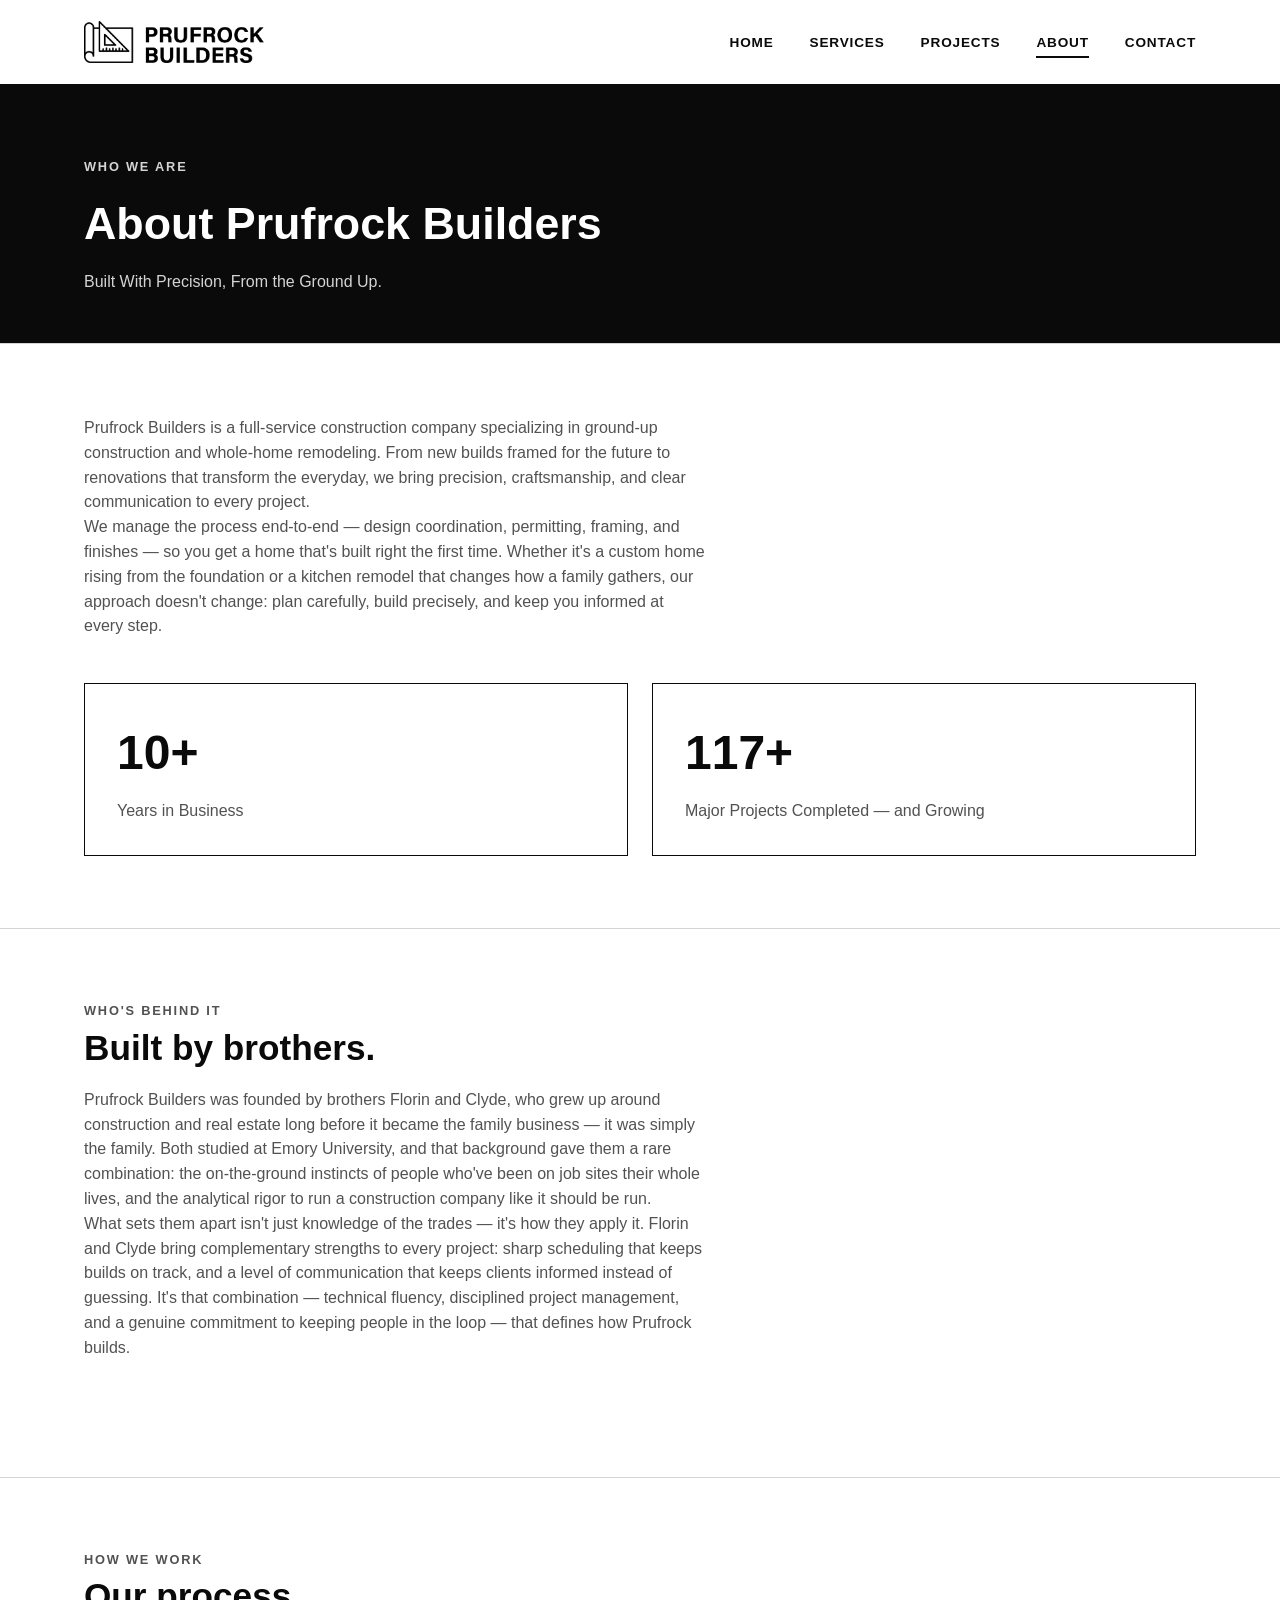
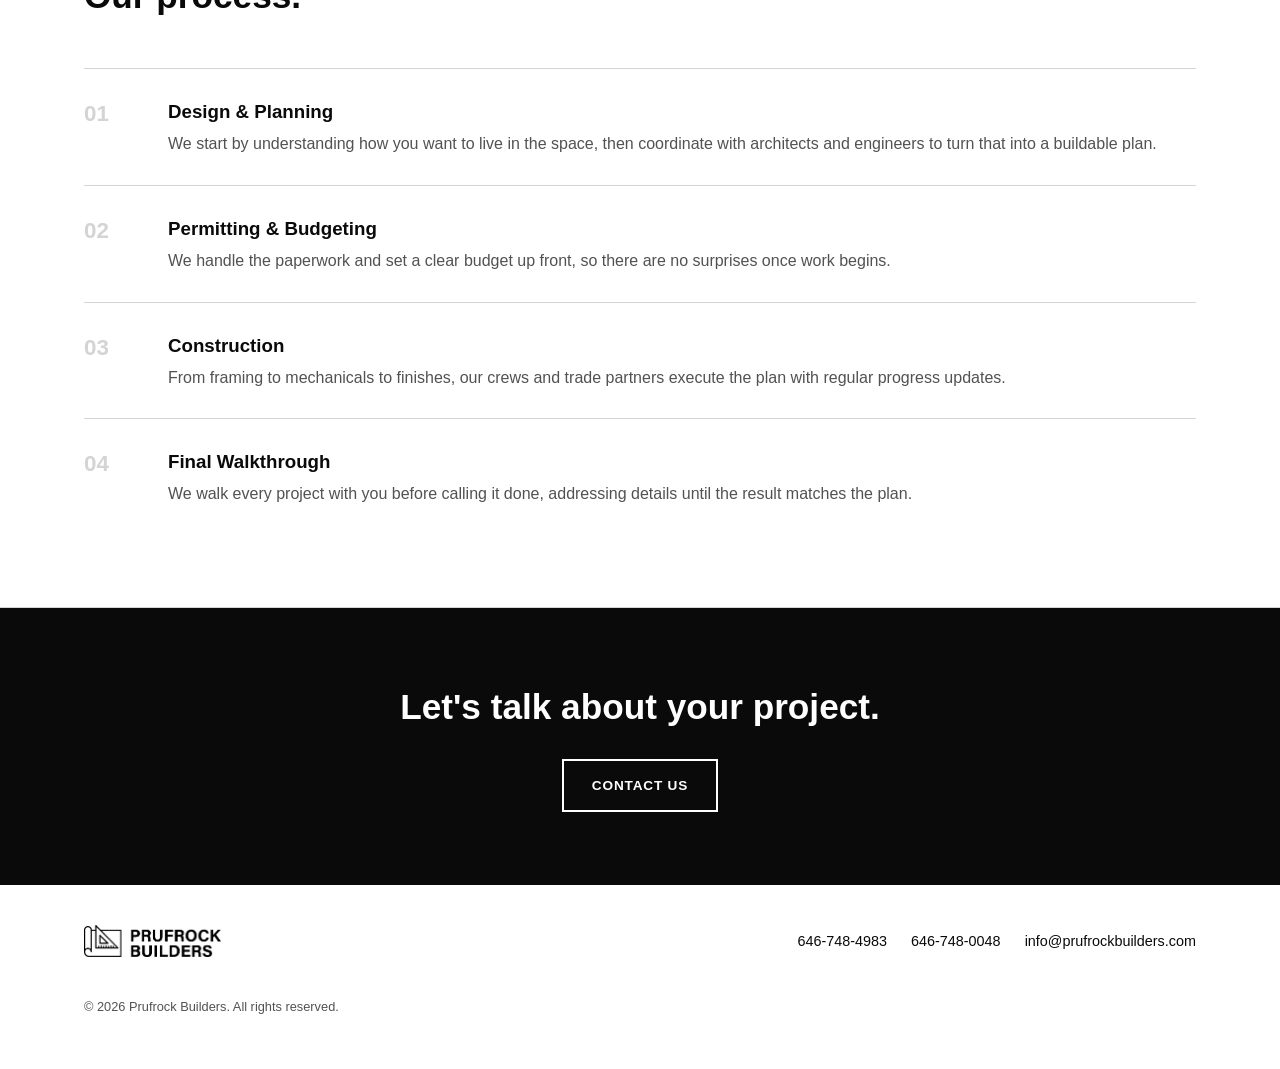
==== about.html @ d636e796 "Update gallery captions, add Services sections, About page rewrite, second phone line - Shortened/re" ====
<!DOCTYPE html>
<html lang="en">
<head>
<meta charset="UTF-8" />
<meta name="viewport" content="width=device-width, initial-scale=1.0" />
<title>About | Prufrock Builders</title>
<meta name="description" content="Prufrock Builders is a full-service construction company specializing in ground-up construction and whole-home remodeling." />
<link rel="stylesheet" href="css/styles.css" />
</head>
<body>

<header class="site-header">
  <div class="wrap">
    <a class="brand" href="index.html">
      <img src="images/logo.png" alt="Prufrock Builders logo" />
    </a>
    <button class="nav-toggle" aria-label="Toggle navigation" aria-expanded="false">
      <span></span><span></span><span></span>
    </button>
    <nav class="main-nav">
      <ul>
        <li><a href="index.html">Home</a></li>
        <li><a href="services.html">Services</a></li>
        <li><a href="projects.html">Projects</a></li>
        <li><a href="about.html" aria-current="page">About</a></li>
        <li><a href="contact.html">Contact</a></li>
      </ul>
    </nav>
  </div>
</header>

<section class="page-header">
  <div class="wrap">
    <p class="eyebrow">Who We Are</p>
    <h1>About Prufrock Builders</h1>
    <p>Built With Precision, From the Ground Up.</p>
  </div>
</section>

<section>
  <div class="wrap">
    <div class="section-head" style="max-width: 70ch;">
      <p>Prufrock Builders is a full-service construction company specializing in ground-up construction and whole-home remodeling. From new builds framed for the future to renovations that transform the everyday, we bring precision, craftsmanship, and clear communication to every project.</p>
      <p>We manage the process end-to-end — design coordination, permitting, framing, and finishes — so you get a home that's built right the first time. Whether it's a custom home rising from the foundation or a kitchen remodel that changes how a family gathers, our approach doesn't change: plan carefully, build precisely, and keep you informed at every step.</p>
    </div>
    <div class="grid grid-2">
      <div class="card">
        <h3 style="font-size: 3rem; margin: 0 0 8px;">10+</h3>
        <p>Years in Business</p>
      </div>
      <div class="card">
        <h3 style="font-size: 3rem; margin: 0 0 8px;">117+</h3>
        <p>Major Projects Completed — and Growing</p>
      </div>
    </div>
  </div>
</section>

<section>
  <div class="wrap">
    <div class="section-head" style="max-width: 70ch;">
      <p class="eyebrow">Who's Behind It</p>
      <h2>Built by brothers.</h2>
      <p>Prufrock Builders was founded by brothers Florin and Clyde, who grew up around construction and real estate long before it became the family business — it was simply the family. Both studied at Emory University, and that background gave them a rare combination: the on-the-ground instincts of people who've been on job sites their whole lives, and the analytical rigor to run a construction company like it should be run.</p>
      <p>What sets them apart isn't just knowledge of the trades — it's how they apply it. Florin and Clyde bring complementary strengths to every project: sharp scheduling that keeps builds on track, and a level of communication that keeps clients informed instead of guessing. It's that combination — technical fluency, disciplined project management, and a genuine commitment to keeping people in the loop — that defines how Prufrock builds.</p>
    </div>
  </div>
</section>

<section>
  <div class="wrap">
    <div class="section-head">
      <p class="eyebrow">How We Work</p>
      <h2>Our process.</h2>
    </div>
    <ol class="process">
      <li>
        <div>
          <h3>Design &amp; Planning</h3>
          <p>We start by understanding how you want to live in the space, then coordinate with architects and engineers to turn that into a buildable plan.</p>
        </div>
      </li>
      <li>
        <div>
          <h3>Permitting &amp; Budgeting</h3>
          <p>We handle the paperwork and set a clear budget up front, so there are no surprises once work begins.</p>
        </div>
      </li>
      <li>
        <div>
          <h3>Construction</h3>
          <p>From framing to mechanicals to finishes, our crews and trade partners execute the plan with regular progress updates.</p>
        </div>
      </li>
      <li>
        <div>
          <h3>Final Walkthrough</h3>
          <p>We walk every project with you before calling it done, addressing details until the result matches the plan.</p>
        </div>
      </li>
    </ol>
  </div>
</section>

<section class="cta-band">
  <div class="wrap">
    <h2>Let's talk about your project.</h2>
    <a class="btn btn-secondary" href="contact.html">Contact Us</a>
  </div>
</section>

<footer class="site-footer">
  <div class="wrap">
    <a class="brand" href="index.html">
      <img src="images/logo.png" alt="Prufrock Builders logo" />
    </a>
    <ul class="footer-links">
      <li><a href="tel:6467484983">646-748-4983</a></li>
      <li><a href="tel:6467480048">646-748-0048</a></li>
      <li><a href="mailto:info@prufrockbuilders.com">info@prufrockbuilders.com</a></li>
    </ul>
    <p class="copyright">&copy; 2026 Prufrock Builders. All rights reserved.</p>
  </div>
</footer>

<script src="js/main.js"></script>
</body>
</html>
---- css/styles.css ----
/* Prufrock Builders — shared styles */

:root {
  --black: #0a0a0a;
  --white: #ffffff;
  --gray-100: #f5f5f5;
  --gray-300: #d4d4d4;
  --gray-600: #525252;
  --gray-800: #1f1f1f;
  --max-width: 1160px;
  --gap: 24px;
}

* {
  box-sizing: border-box;
}

html {
  scroll-behavior: smooth;
}

body {
  margin: 0;
  font-family: "Helvetica Neue", Arial, sans-serif;
  color: var(--black);
  background: var(--white);
  line-height: 1.55;
  -webkit-font-smoothing: antialiased;
}

img {
  max-width: 100%;
  display: block;
}

a {
  color: inherit;
}

.wrap {
  max-width: var(--max-width);
  margin: 0 auto;
  padding: 0 24px;
}

/* ---------- Header / Nav ---------- */

.site-header {
  position: sticky;
  top: 0;
  z-index: 100;
  background: var(--white);
  border-bottom: 1px solid var(--black);
}

.site-header .wrap {
  display: flex;
  align-items: center;
  justify-content: space-between;
  height: 84px;
}

.brand {
  display: flex;
  align-items: center;
  gap: 12px;
  text-decoration: none;
  font-weight: 800;
  letter-spacing: 0.02em;
  font-size: 1.15rem;
  text-transform: uppercase;
}

.brand img {
  height: 42px;
  width: auto;
}

.nav-toggle {
  display: none;
  background: none;
  border: 2px solid var(--black);
  width: 44px;
  height: 44px;
  cursor: pointer;
  flex-direction: column;
  justify-content: center;
  align-items: center;
  gap: 5px;
}

.nav-toggle span {
  display: block;
  width: 22px;
  height: 2px;
  background: var(--black);
}

.main-nav ul {
  display: flex;
  gap: 36px;
  list-style: none;
  margin: 0;
  padding: 0;
}

.main-nav a {
  text-decoration: none;
  font-weight: 600;
  text-transform: uppercase;
  font-size: 0.85rem;
  letter-spacing: 0.06em;
  padding: 6px 0;
  border-bottom: 2px solid transparent;
  transition: border-color 0.15s ease;
}

.main-nav a:hover,
.main-nav a[aria-current="page"] {
  border-bottom-color: var(--black);
}

@media (max-width: 780px) {
  .nav-toggle {
    display: flex;
  }
  .main-nav {
    position: absolute;
    top: 84px;
    left: 0;
    right: 0;
    background: var(--white);
    border-bottom: 1px solid var(--black);
    max-height: 0;
    overflow: hidden;
    transition: max-height 0.25s ease;
  }
  .main-nav.open {
    max-height: 320px;
  }
  .main-nav ul {
    flex-direction: column;
    gap: 0;
    padding: 8px 24px 20px;
  }
  .main-nav li {
    border-top: 1px solid var(--gray-300);
  }
  .main-nav a {
    display: block;
    padding: 14px 0;
  }
}

/* ---------- Buttons ---------- */

.btn {
  display: inline-block;
  padding: 14px 28px;
  border: 2px solid var(--black);
  text-decoration: none;
  font-weight: 700;
  text-transform: uppercase;
  font-size: 0.85rem;
  letter-spacing: 0.06em;
  transition: background 0.15s ease, color 0.15s ease;
}

.btn-primary {
  background: var(--black);
  color: var(--white);
}

.btn-primary:hover {
  background: var(--gray-800);
}

.btn-secondary {
  background: transparent;
  color: var(--black);
}

.btn-secondary:hover {
  background: var(--black);
  color: var(--white);
}

.btn-row {
  display: flex;
  gap: 16px;
  flex-wrap: wrap;
}

/* ---------- Hero ---------- */

.hero {
  position: relative;
  min-height: 78vh;
  display: flex;
  align-items: flex-end;
  background: var(--black) url("../images/exterior-finished-weathered.jpg") center/cover no-repeat;
}

.hero::before {
  content: "";
  position: absolute;
  inset: 0;
  background: linear-gradient(180deg, rgba(10,10,10,0.35) 0%, rgba(10,10,10,0.85) 100%);
}

.hero .wrap {
  position: relative;
  color: var(--white);
  padding-bottom: 64px;
  padding-top: 64px;
}

.hero .btn-secondary {
  border-color: var(--white);
  color: var(--white);
}

.hero .btn-secondary:hover {
  background: var(--white);
  color: var(--black);
}

.hero .eyebrow {
  text-transform: uppercase;
  letter-spacing: 0.14em;
  font-size: 0.8rem;
  font-weight: 700;
  color: var(--gray-300);
  margin: 0 0 16px;
}

.hero h1 {
  font-size: clamp(2.2rem, 5vw, 3.6rem);
  line-height: 1.05;
  margin: 0 0 20px;
  max-width: 16ch;
}

.hero p {
  max-width: 56ch;
  font-size: 1.1rem;
  color: var(--gray-300);
  margin: 0 0 32px;
}

/* ---------- Page header (non-home pages) ---------- */

.page-header {
  background: var(--black);
  color: var(--white);
  padding: 72px 0 48px;
}

.page-header .eyebrow {
  text-transform: uppercase;
  letter-spacing: 0.14em;
  font-size: 0.8rem;
  font-weight: 700;
  color: var(--gray-300);
  margin: 0 0 12px;
}

.page-header h1 {
  margin: 0 0 12px;
  font-size: clamp(2rem, 4vw, 2.8rem);
}

.page-header p {
  max-width: 60ch;
  color: var(--gray-300);
  margin: 0;
}

/* ---------- Sections ---------- */

section {
  padding: 72px 0;
}

section + section {
  border-top: 1px solid var(--gray-300);
}

.section-head {
  max-width: 60ch;
  margin: 0 0 44px;
}

.eyebrow {
  text-transform: uppercase;
  letter-spacing: 0.14em;
  font-size: 0.8rem;
  font-weight: 700;
  color: var(--gray-600);
  margin: 0 0 12px;
}

h2 {
  font-size: clamp(1.6rem, 3vw, 2.2rem);
  margin: 0 0 12px;
}

.section-head p {
  color: var(--gray-600);
  margin: 0;
}

/* ---------- Grids / Cards ---------- */

.grid {
  display: grid;
  gap: var(--gap);
}

.grid-2 {
  grid-template-columns: repeat(2, 1fr);
}

.grid-3 {
  grid-template-columns: repeat(3, 1fr);
}

@media (max-width: 780px) {
  .grid-2,
  .grid-3 {
    grid-template-columns: 1fr;
  }
}

.card {
  border: 1px solid var(--black);
  padding: 32px;
}

.card .num {
  font-size: 0.8rem;
  font-weight: 700;
  letter-spacing: 0.08em;
  color: var(--gray-600);
  margin-bottom: 16px;
  display: block;
}

.card h3 {
  margin: 0 0 12px;
  font-size: 1.25rem;
}

.card p {
  margin: 0;
  color: var(--gray-600);
}

/* ---------- Gallery ---------- */

.gallery-item {
  position: relative;
  overflow: hidden;
  aspect-ratio: 4 / 3;
  background: var(--gray-100);
}

.gallery-item img,
.gallery-item video {
  width: 100%;
  height: 100%;
  object-fit: cover;
}

.gallery-item .caption {
  position: absolute;
  left: 0;
  right: 0;
  bottom: 0;
  margin: 0;
  height: 44px;
  display: flex;
  align-items: center;
  padding: 0 16px;
  background: linear-gradient(0deg, rgba(10,10,10,0.85), transparent);
  color: var(--white);
  font-size: 0.85rem;
  font-weight: 600;
  white-space: nowrap;
  overflow: hidden;
  text-overflow: ellipsis;
}

/* ---------- Strip (home featured photos) ---------- */

.strip {
  display: grid;
  grid-template-columns: repeat(4, 1fr);
  gap: 4px;
}

.strip .gallery-item {
  aspect-ratio: 1 / 1;
}

@media (max-width: 780px) {
  .strip {
    grid-template-columns: repeat(2, 1fr);
  }
}

/* ---------- Process list (about) ---------- */

.process {
  list-style: none;
  margin: 0;
  padding: 0;
  counter-reset: step;
}

.process li {
  counter-increment: step;
  display: flex;
  gap: 24px;
  padding: 28px 0;
  border-top: 1px solid var(--gray-300);
}

.process li::before {
  content: counter(step, decimal-leading-zero);
  font-weight: 800;
  font-size: 1.4rem;
  color: var(--gray-300);
  flex-shrink: 0;
  width: 60px;
}

.process h3 {
  margin: 0 0 6px;
}

.process p {
  margin: 0;
  color: var(--gray-600);
}

/* ---------- Contact ---------- */

.contact-grid {
  display: grid;
  grid-template-columns: 1fr 1fr;
  gap: 48px;
}

@media (max-width: 780px) {
  .contact-grid {
    grid-template-columns: 1fr;
  }
}

.contact-info dt {
  text-transform: uppercase;
  font-size: 0.8rem;
  font-weight: 700;
  letter-spacing: 0.06em;
  color: var(--gray-600);
  margin-top: 28px;
}

.contact-info dt:first-child {
  margin-top: 0;
}

.contact-info dd {
  margin: 6px 0 0;
  font-size: 1.15rem;
}

form.contact-form {
  display: grid;
  gap: 18px;
}

.contact-form label {
  display: block;
  font-size: 0.8rem;
  font-weight: 700;
  text-transform: uppercase;
  letter-spacing: 0.06em;
  margin-bottom: 8px;
}

.contact-form input,
.contact-form textarea {
  width: 100%;
  padding: 12px 14px;
  border: 1px solid var(--black);
  font-family: inherit;
  font-size: 1rem;
  background: var(--white);
}

.contact-form textarea {
  resize: vertical;
  min-height: 120px;
}

/* ---------- Feature (photo + copy split) ---------- */

.feature {
  padding: 0;
}

.feature-grid {
  display: grid;
  grid-template-columns: 1fr 1fr;
  align-items: stretch;
  gap: 0;
  padding: 0;
  max-width: none;
}

.feature-media {
  min-height: 420px;
  background: var(--gray-100);
}

.feature-media img {
  width: 100%;
  height: 100%;
  object-fit: cover;
}

.feature-copy {
  display: flex;
  flex-direction: column;
  justify-content: center;
  padding: 72px 64px;
}

.feature-copy h2 {
  margin: 0 0 20px;
}

.feature-copy p {
  color: var(--gray-600);
  margin: 0 0 16px;
}

.feature-copy p:last-child {
  margin-bottom: 0;
}

@media (max-width: 780px) {
  .feature-grid {
    grid-template-columns: 1fr;
  }
  .feature-media {
    min-height: 280px;
  }
  .feature-copy {
    padding: 48px 24px;
  }
}

/* ---------- CTA band ---------- */

.cta-band {
  background: var(--black);
  color: var(--white);
  text-align: center;
}

.cta-band h2 {
  margin: 0 0 24px;
}

.cta-band .btn-secondary {
  border-color: var(--white);
  color: var(--white);
}

.cta-band .btn-secondary:hover {
  background: var(--white);
  color: var(--black);
}

/* ---------- Footer ---------- */

.site-footer {
  background: var(--white);
  border-top: 1px solid var(--black);
  padding: 40px 0;
}

.site-footer .wrap {
  display: flex;
  justify-content: space-between;
  align-items: center;
  flex-wrap: wrap;
  gap: 16px;
}

.site-footer .brand img {
  height: 32px;
}

.footer-links {
  display: flex;
  gap: 24px;
  list-style: none;
  padding: 0;
  margin: 0;
  font-size: 0.9rem;
}

.footer-links a {
  text-decoration: none;
}

.footer-links a:hover {
  text-decoration: underline;
}

.copyright {
  font-size: 0.8rem;
  color: var(--gray-600);
  width: 100%;
  margin-top: 24px;
}
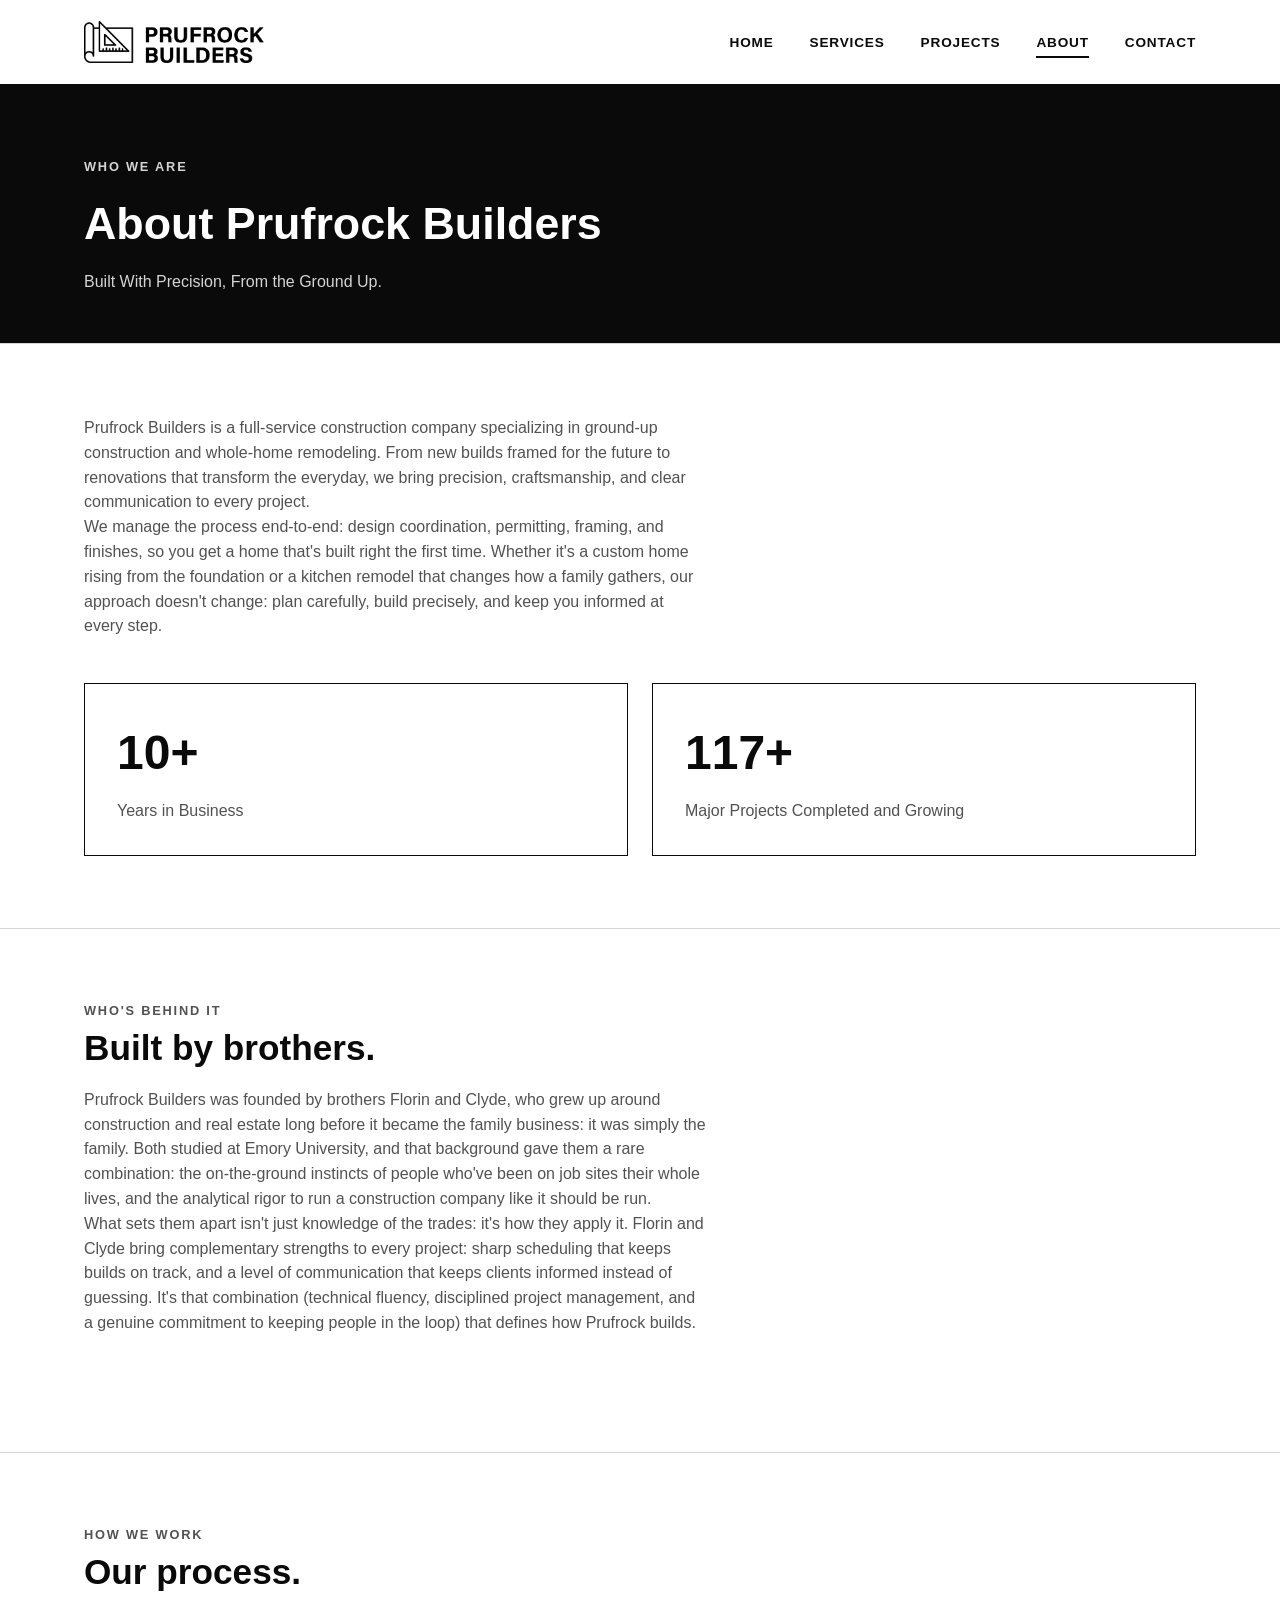
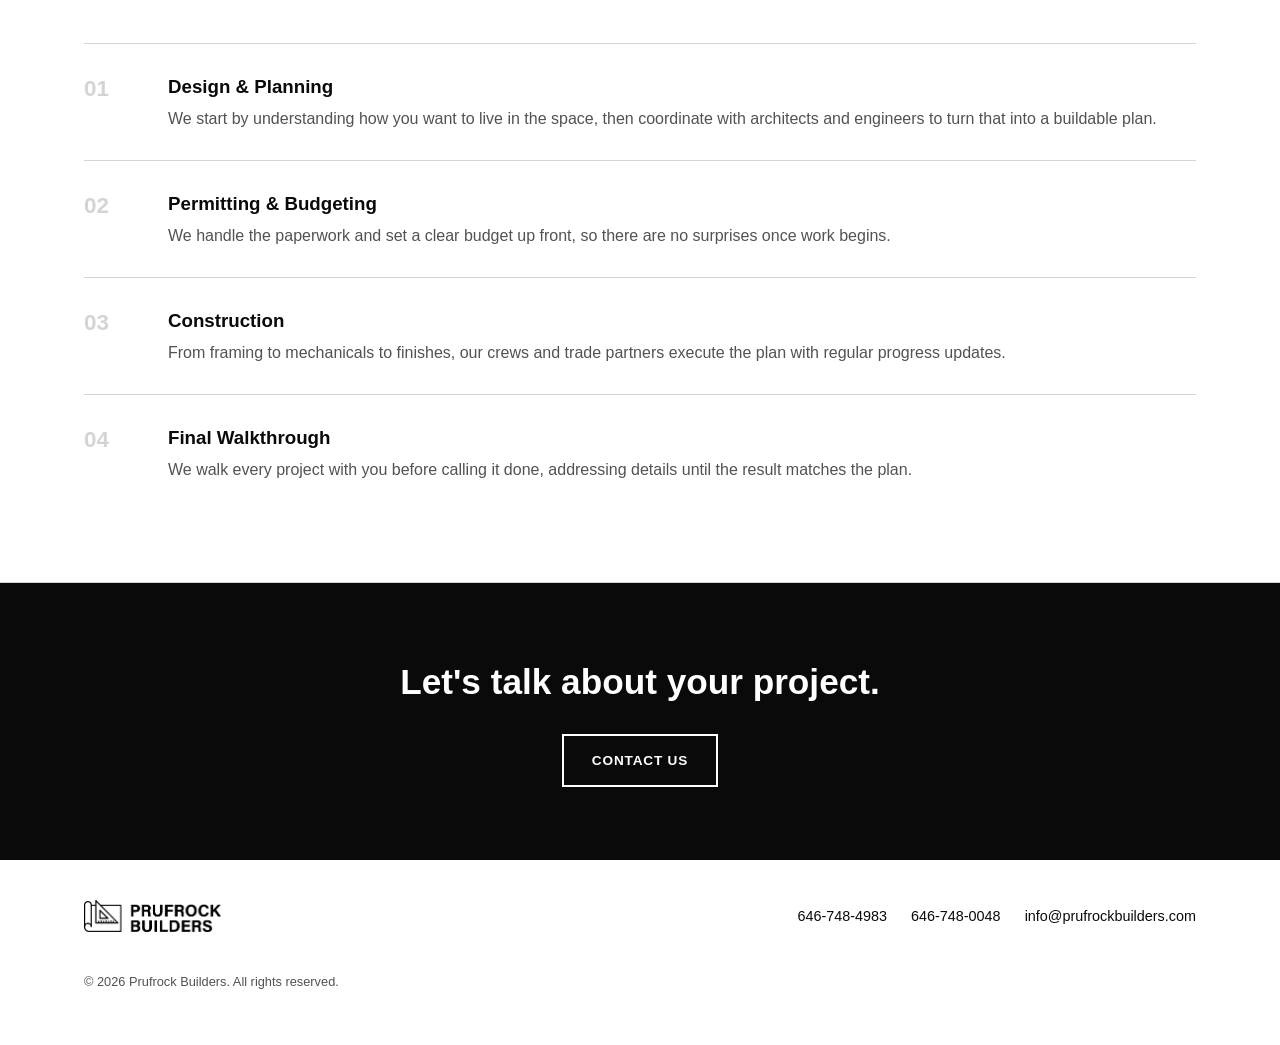
==== commit 202bf3f6: "Remove all em dashes site-wide, replace with appropriate punctuation" ====
--- a/about.html
+++ b/about.html
@@ -3,8 +3,22 @@
 <head>
 <meta charset="UTF-8" />
 <meta name="viewport" content="width=device-width, initial-scale=1.0" />
-<title>About | Prufrock Builders</title>
-<meta name="description" content="Prufrock Builders is a full-service construction company specializing in ground-up construction and whole-home remodeling." />
+<title>About Us | Prufrock Builders | Westchester County, NY</title>
+<meta name="description" content="Meet the team behind Prufrock Builders, a Westchester, NY based construction company with 10+ years in business and 117+ completed projects." />
+<link rel="canonical" href="https://prufrockbuilders.com/about.html" />
+<meta property="og:type" content="website" />
+<meta property="og:site_name" content="Prufrock Builders" />
+<meta property="og:title" content="About Us | Prufrock Builders | Westchester County, NY" />
+<meta property="og:description" content="Meet the team behind Prufrock Builders, a Westchester, NY based construction company with 10+ years in business and 117+ completed projects." />
+<meta property="og:url" content="https://prufrockbuilders.com/about.html" />
+<meta property="og:image" content="https://prufrockbuilders.com/images/logo.png" />
+<meta name="twitter:card" content="summary_large_image" />
+<meta name="twitter:title" content="About Us | Prufrock Builders | Westchester County, NY" />
+<meta name="twitter:description" content="Meet the team behind Prufrock Builders, a Westchester, NY based construction company with 10+ years in business and 117+ completed projects." />
+<meta name="twitter:image" content="https://prufrockbuilders.com/images/logo.png" />
+<meta name="theme-color" content="#0a0a0a" />
+<link rel="icon" type="image/png" href="images/favicon-32.png" />
+<link rel="apple-touch-icon" href="images/apple-touch-icon.png" />
 <link rel="stylesheet" href="css/styles.css" />
 </head>
 <body>
@@ -41,7 +55,7 @@
   <div class="wrap">
     <div class="section-head" style="max-width: 70ch;">
       <p>Prufrock Builders is a full-service construction company specializing in ground-up construction and whole-home remodeling. From new builds framed for the future to renovations that transform the everyday, we bring precision, craftsmanship, and clear communication to every project.</p>
-      <p>We manage the process end-to-end — design coordination, permitting, framing, and finishes — so you get a home that's built right the first time. Whether it's a custom home rising from the foundation or a kitchen remodel that changes how a family gathers, our approach doesn't change: plan carefully, build precisely, and keep you informed at every step.</p>
+      <p>We manage the process end-to-end: design coordination, permitting, framing, and finishes, so you get a home that's built right the first time. Whether it's a custom home rising from the foundation or a kitchen remodel that changes how a family gathers, our approach doesn't change: plan carefully, build precisely, and keep you informed at every step.</p>
     </div>
     <div class="grid grid-2">
       <div class="card">
@@ -50,7 +64,7 @@
       </div>
       <div class="card">
         <h3 style="font-size: 3rem; margin: 0 0 8px;">117+</h3>
-        <p>Major Projects Completed — and Growing</p>
+        <p>Major Projects Completed and Growing</p>
       </div>
     </div>
   </div>
@@ -61,8 +75,8 @@
     <div class="section-head" style="max-width: 70ch;">
       <p class="eyebrow">Who's Behind It</p>
       <h2>Built by brothers.</h2>
-      <p>Prufrock Builders was founded by brothers Florin and Clyde, who grew up around construction and real estate long before it became the family business — it was simply the family. Both studied at Emory University, and that background gave them a rare combination: the on-the-ground instincts of people who've been on job sites their whole lives, and the analytical rigor to run a construction company like it should be run.</p>
-      <p>What sets them apart isn't just knowledge of the trades — it's how they apply it. Florin and Clyde bring complementary strengths to every project: sharp scheduling that keeps builds on track, and a level of communication that keeps clients informed instead of guessing. It's that combination — technical fluency, disciplined project management, and a genuine commitment to keeping people in the loop — that defines how Prufrock builds.</p>
+      <p>Prufrock Builders was founded by brothers Florin and Clyde, who grew up around construction and real estate long before it became the family business: it was simply the family. Both studied at Emory University, and that background gave them a rare combination: the on-the-ground instincts of people who've been on job sites their whole lives, and the analytical rigor to run a construction company like it should be run.</p>
+      <p>What sets them apart isn't just knowledge of the trades: it's how they apply it. Florin and Clyde bring complementary strengths to every project: sharp scheduling that keeps builds on track, and a level of communication that keeps clients informed instead of guessing. It's that combination (technical fluency, disciplined project management, and a genuine commitment to keeping people in the loop) that defines how Prufrock builds.</p>
     </div>
   </div>
 </section>
--- a/css/styles.css
+++ b/css/styles.css
@@ -1,4 +1,4 @@
-/* Prufrock Builders — shared styles */
+/* Prufrock Builders shared styles */
 
 :root {
   --black: #0a0a0a;
@@ -198,7 +198,7 @@
   min-height: 78vh;
   display: flex;
   align-items: flex-end;
-  background: var(--black) url("../images/exterior-finished-weathered.jpg") center/cover no-repeat;
+  background: var(--black) url("../images/exterior-finished-weathered.jpg") center 70% / cover no-repeat;
 }
 
 .hero::before {
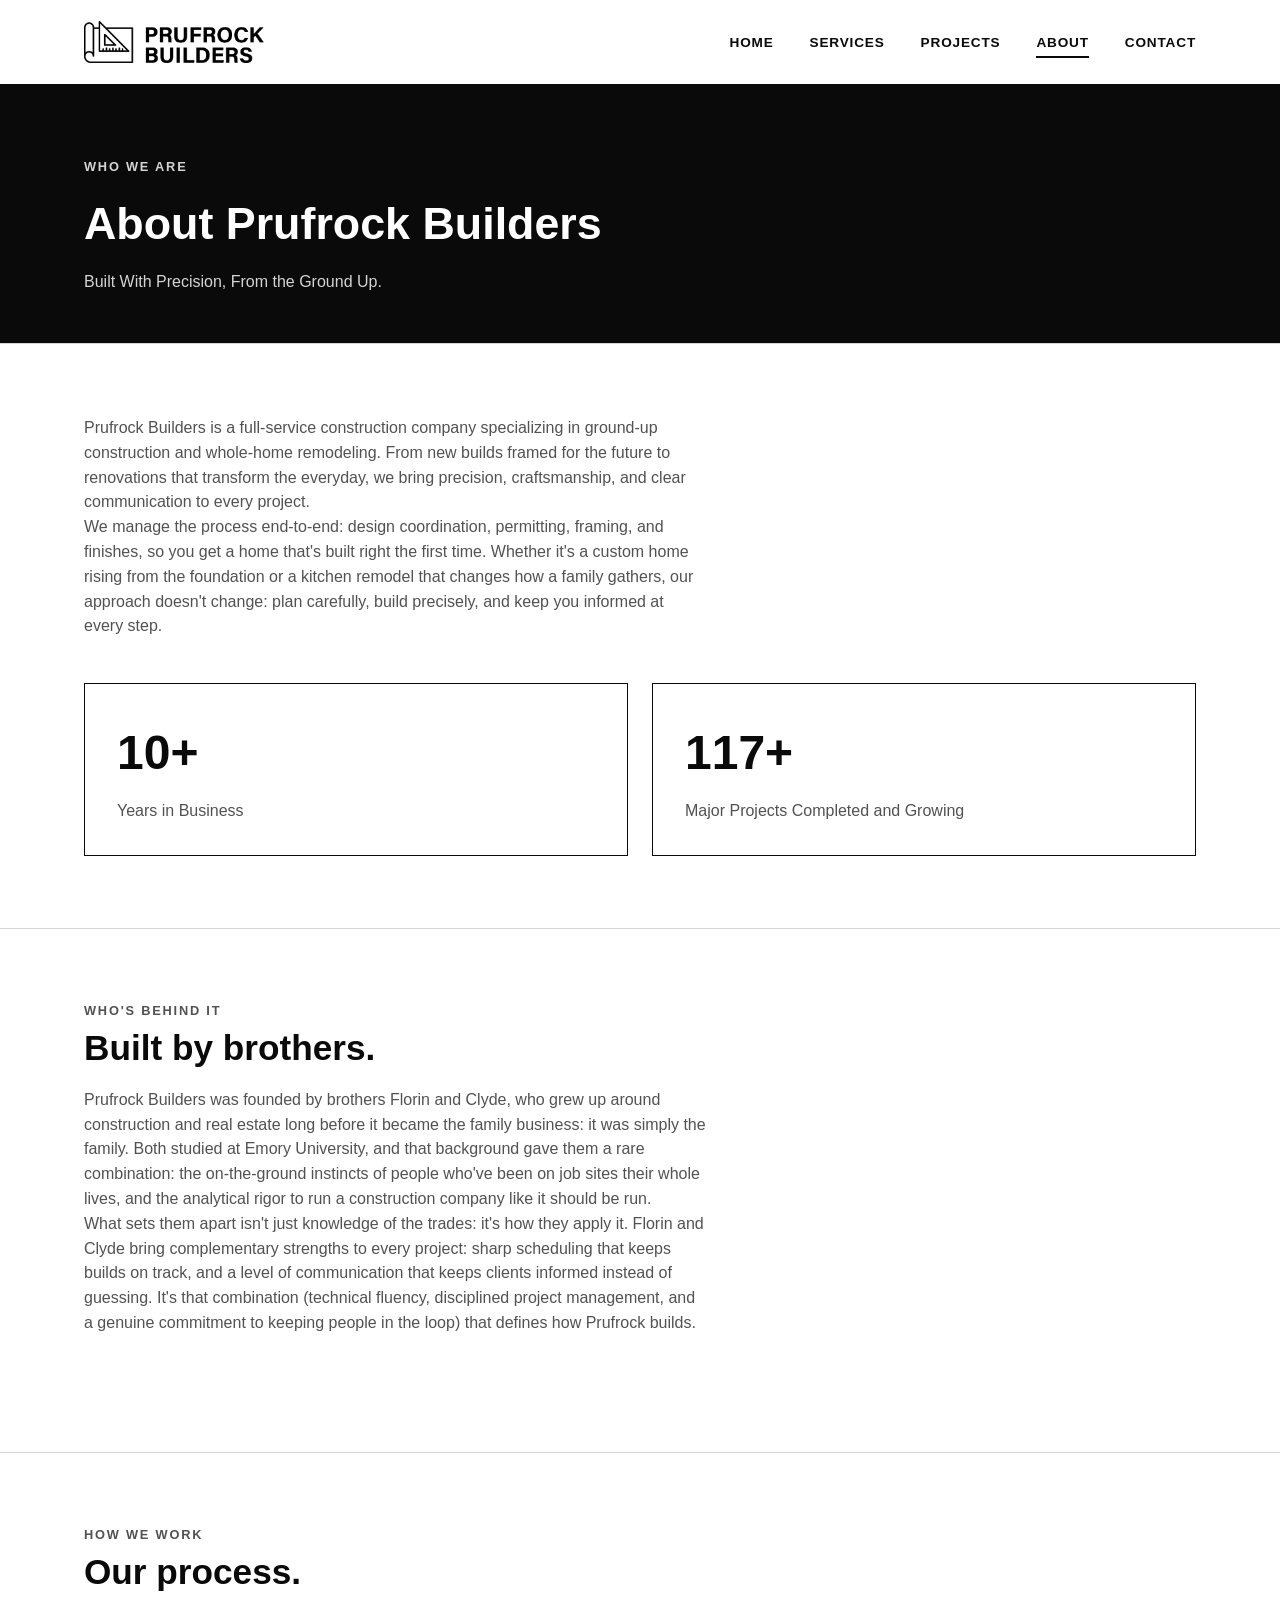
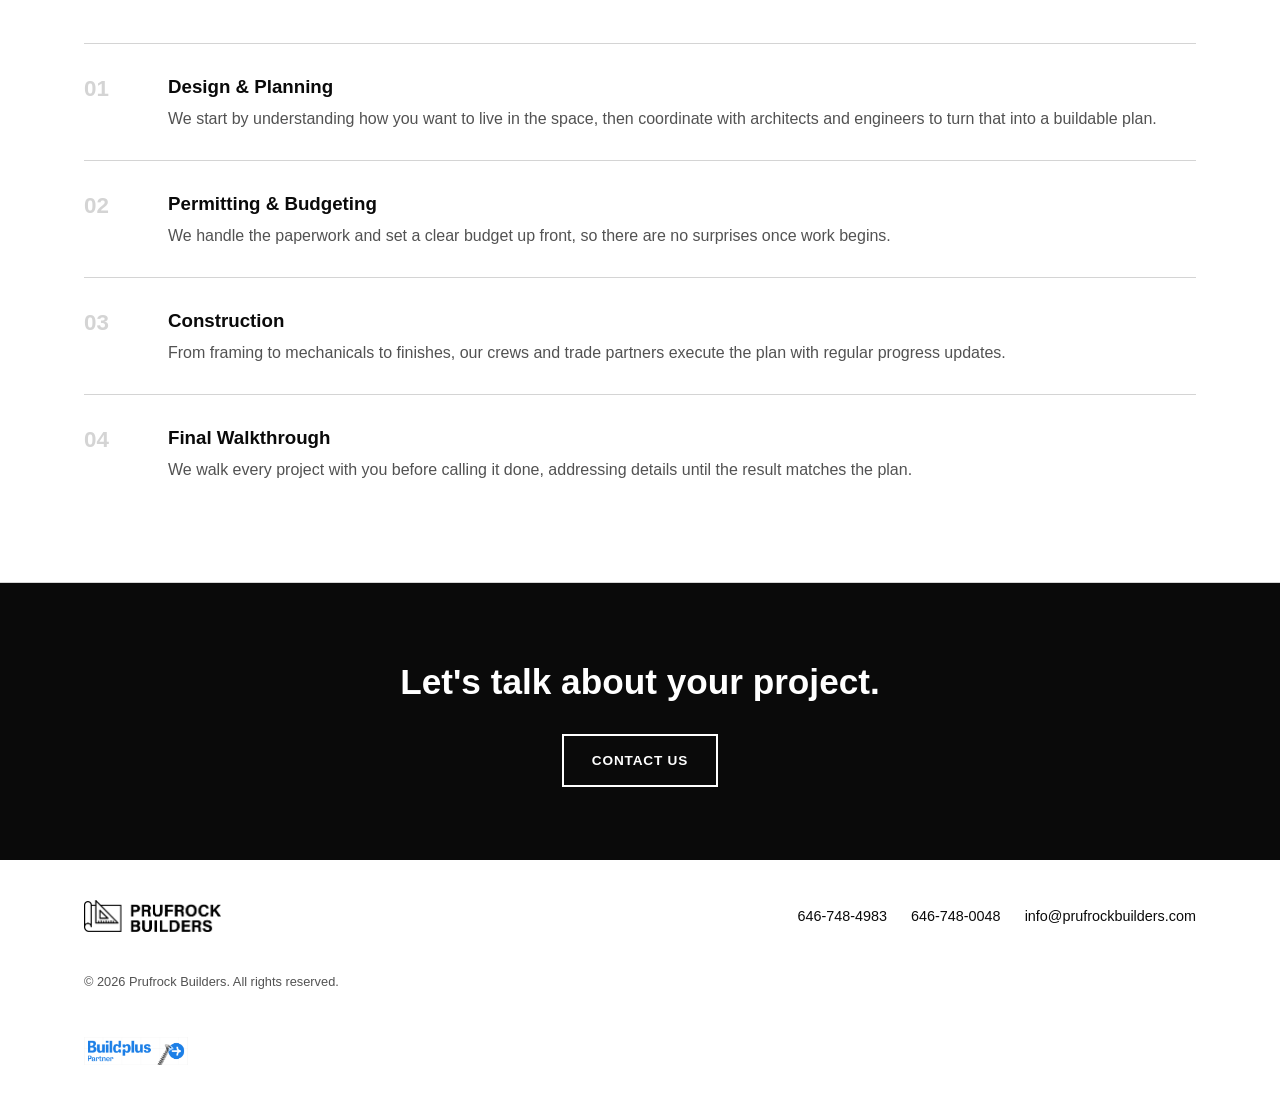
==== commit 07240562: "Add Buildplus Partner badge to site footer - Small clickable badge linking to buildplus.com, added t" ====
--- a/about.html
+++ b/about.html
@@ -134,6 +134,9 @@
       <li><a href="mailto:info@prufrockbuilders.com">info@prufrockbuilders.com</a></li>
     </ul>
     <p class="copyright">&copy; 2026 Prufrock Builders. All rights reserved.</p>
+    <a class="partner-badge" href="https://buildplus.com" target="_blank" rel="noopener noreferrer">
+      <img src="images/buildplus-partner-badge.png" alt="Buildplus Partner" />
+    </a>
   </div>
 </footer>
 
--- a/css/styles.css
+++ b/css/styles.css
@@ -198,7 +198,7 @@
   min-height: 78vh;
   display: flex;
   align-items: flex-end;
-  background: var(--black) url("../images/exterior-finished-weathered.jpg") center 70% / cover no-repeat;
+  background: var(--black) url("../images/ground-up-construction-framing.jpg") center 75% / cover no-repeat;
 }
 
 .hero::before {
@@ -628,3 +628,19 @@
   width: 100%;
   margin-top: 24px;
 }
+
+.partner-badge {
+  display: inline-block;
+  margin-top: 16px;
+  opacity: 0.9;
+  transition: opacity 0.15s ease;
+}
+
+.partner-badge img {
+  height: 28px;
+  width: auto;
+}
+
+.partner-badge:hover {
+  opacity: 1;
+}
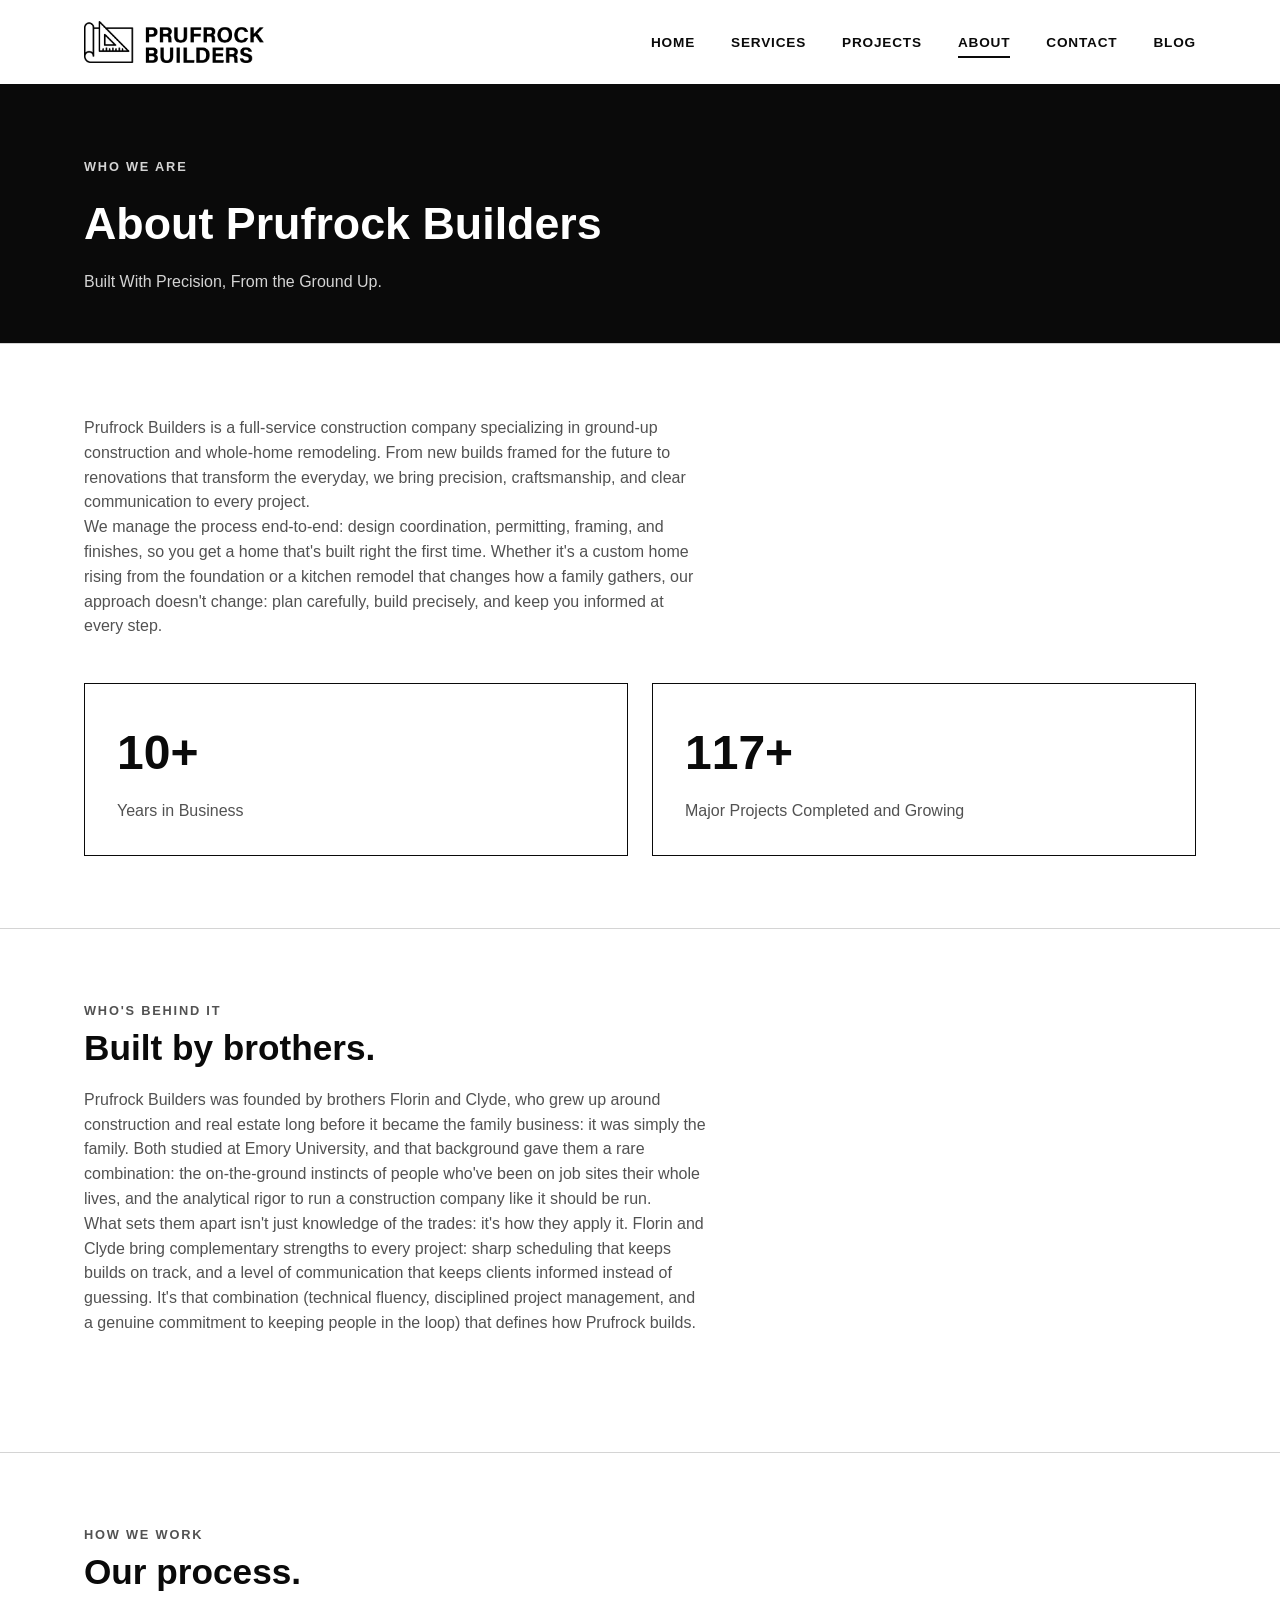
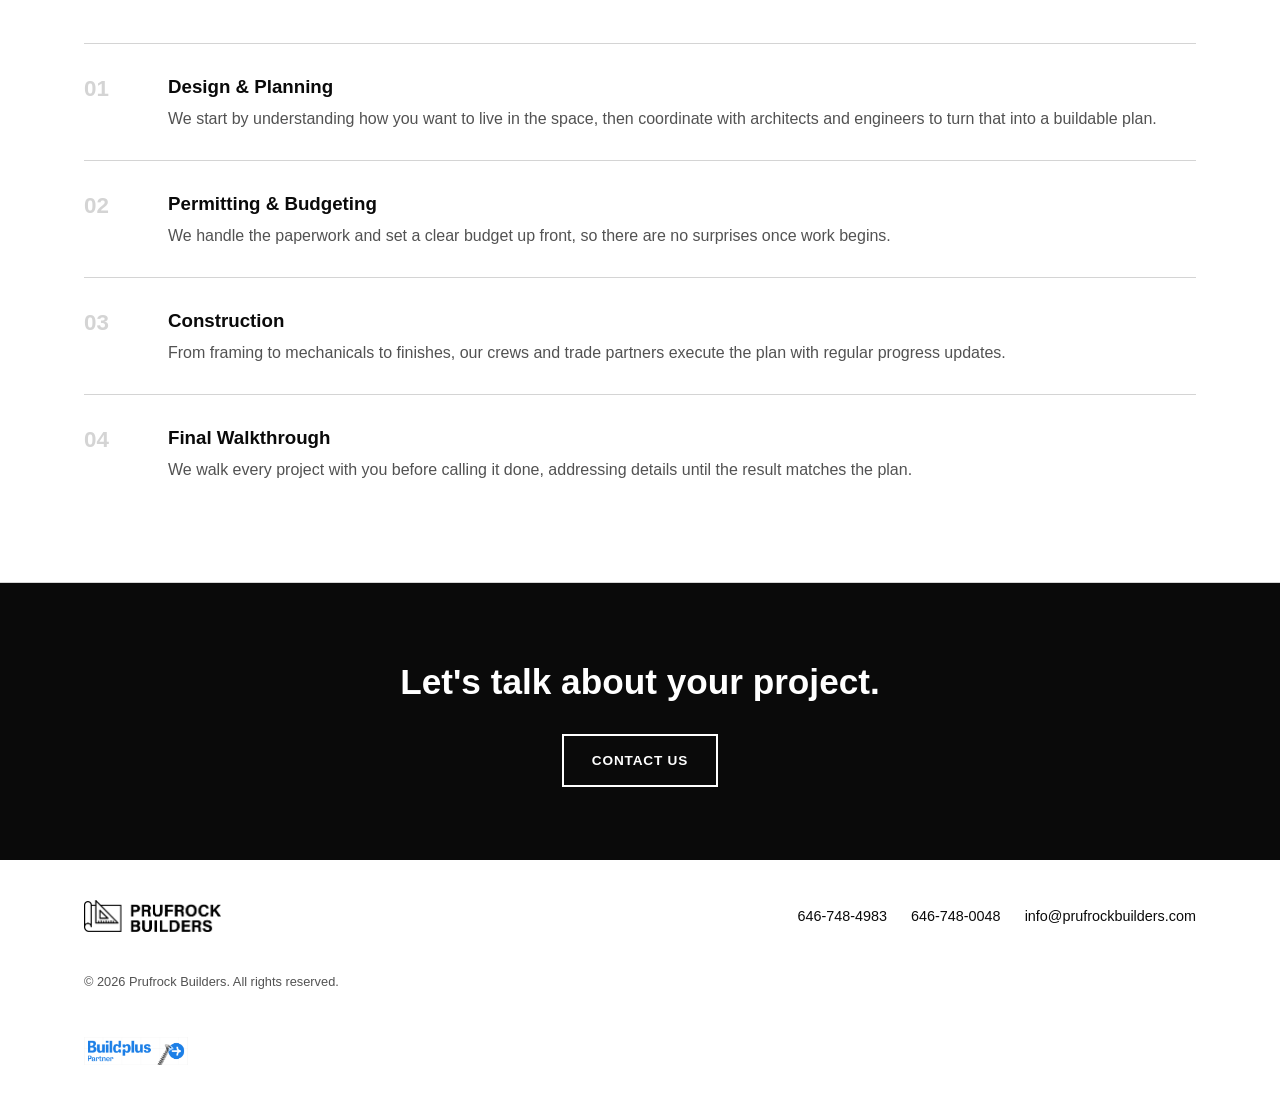
==== commit d15bc213: "Add Blog nav tab with coming soon placeholder page - New blog.html, noindexed until real content exi" ====
--- a/about.html
+++ b/about.html
@@ -38,6 +38,7 @@
         <li><a href="projects.html">Projects</a></li>
         <li><a href="about.html" aria-current="page">About</a></li>
         <li><a href="contact.html">Contact</a></li>
+        <li><a href="blog.html">Blog</a></li>
       </ul>
     </nav>
   </div>
@@ -134,7 +135,7 @@
       <li><a href="mailto:info@prufrockbuilders.com">info@prufrockbuilders.com</a></li>
     </ul>
     <p class="copyright">&copy; 2026 Prufrock Builders. All rights reserved.</p>
-    <a class="partner-badge" href="https://buildplus.com" target="_blank" rel="noopener noreferrer">
+    <a class="partner-badge" href="https://buildplus.app/" target="_blank" rel="noopener noreferrer">
       <img src="images/buildplus-partner-badge.png" alt="Buildplus Partner" />
     </a>
   </div>
--- a/css/styles.css
+++ b/css/styles.css
@@ -235,10 +235,10 @@
 }
 
 .hero h1 {
-  font-size: clamp(2.2rem, 5vw, 3.6rem);
-  line-height: 1.05;
+  font-size: clamp(1.9rem, 4.2vw, 3.1rem);
+  line-height: 1.1;
   margin: 0 0 20px;
-  max-width: 16ch;
+  max-width: 22ch;
 }
 
 .hero p {
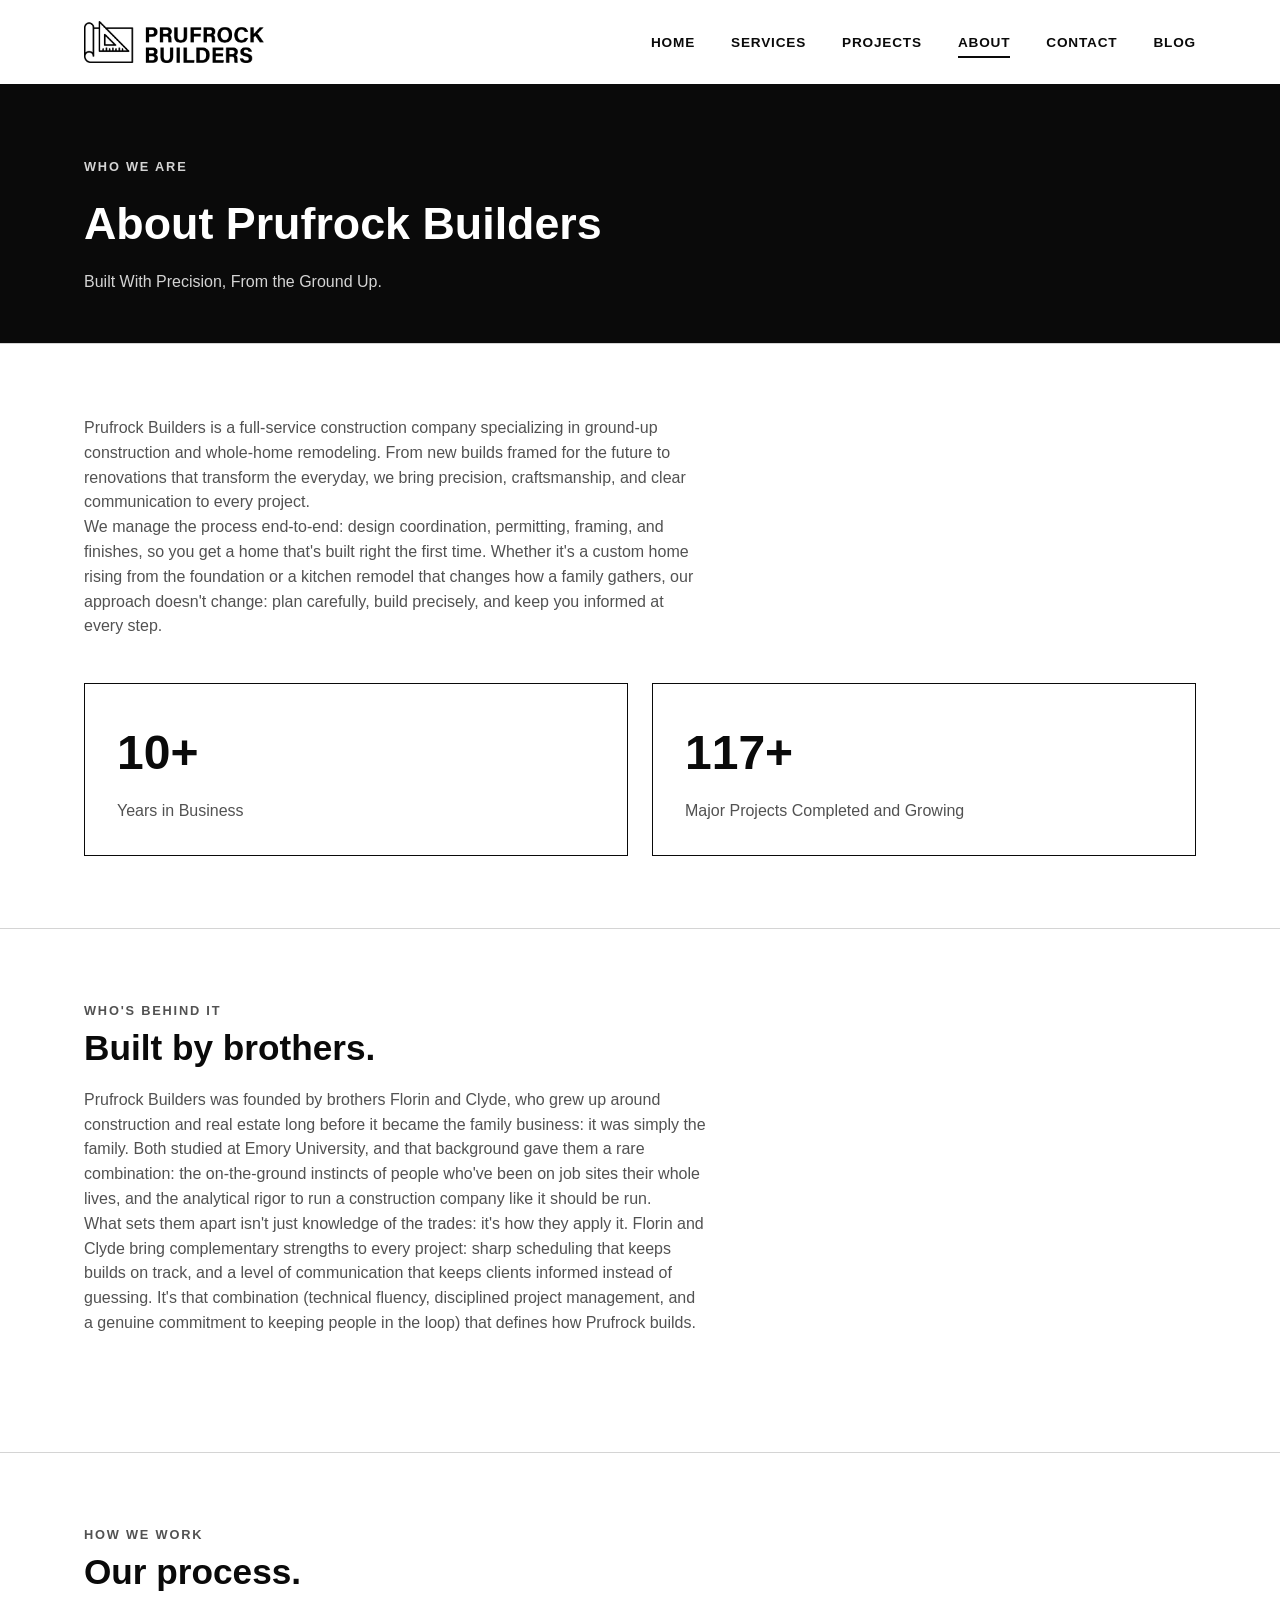
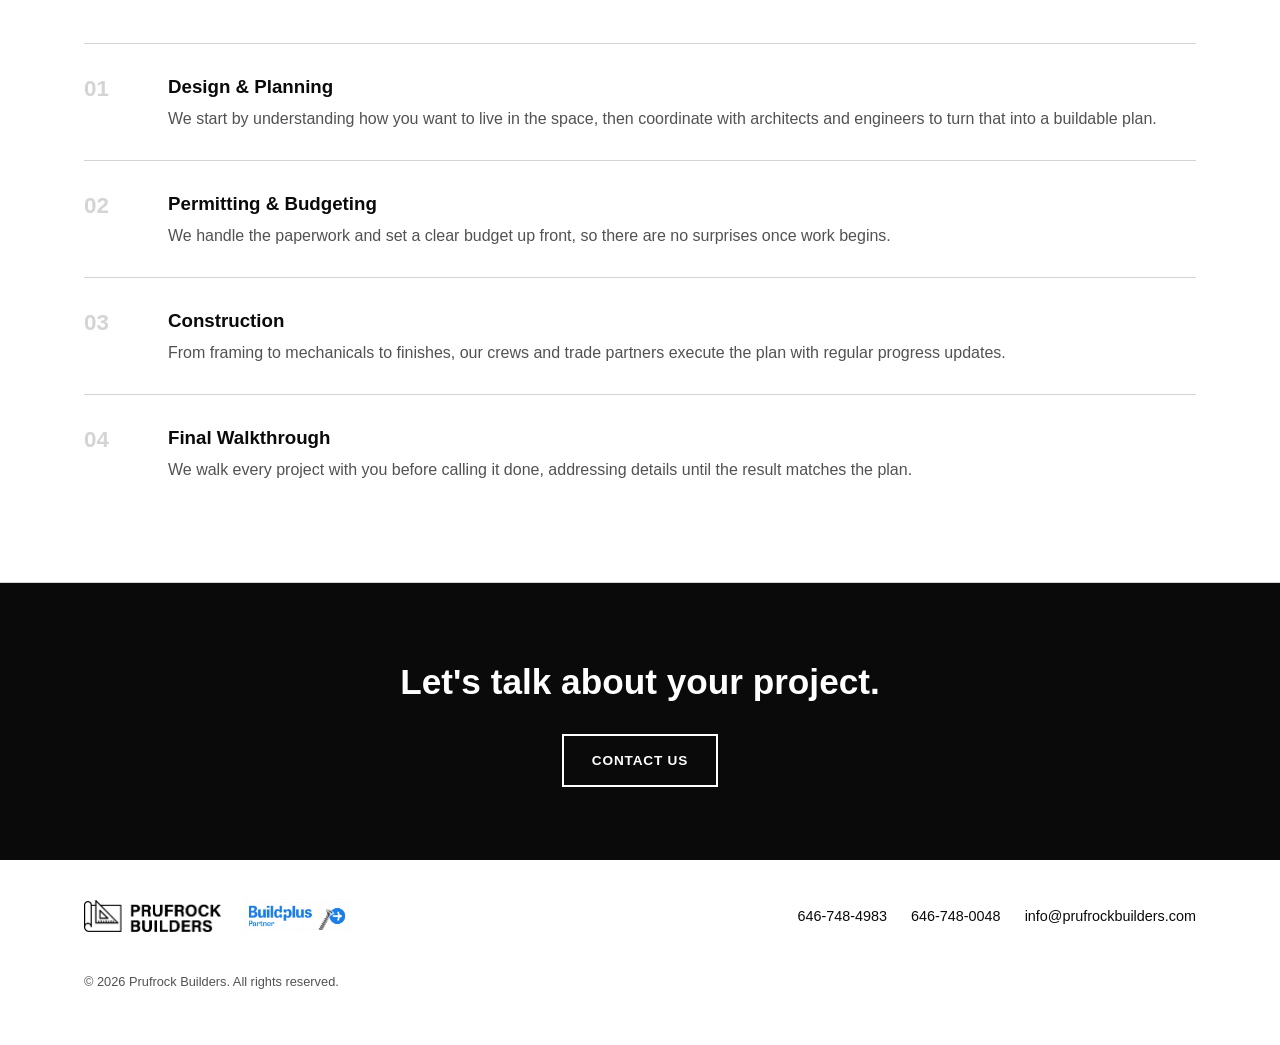
==== commit aca6adcf: "Move Buildplus badge next to the Prufrock logo in footer - Badge now sits directly beside the logo, " ====
--- a/about.html
+++ b/about.html
@@ -129,15 +129,15 @@
     <a class="brand" href="index.html">
       <img src="images/logo.png" alt="Prufrock Builders logo" />
     </a>
+    <a class="partner-badge" href="https://buildplus.app/" target="_blank" rel="noopener noreferrer">
+      <img src="images/buildplus-partner-badge.png" alt="Buildplus Partner" />
+    </a>
     <ul class="footer-links">
       <li><a href="tel:6467484983">646-748-4983</a></li>
       <li><a href="tel:6467480048">646-748-0048</a></li>
       <li><a href="mailto:info@prufrockbuilders.com">info@prufrockbuilders.com</a></li>
     </ul>
     <p class="copyright">&copy; 2026 Prufrock Builders. All rights reserved.</p>
-    <a class="partner-badge" href="https://buildplus.app/" target="_blank" rel="noopener noreferrer">
-      <img src="images/buildplus-partner-badge.png" alt="Buildplus Partner" />
-    </a>
   </div>
 </footer>
 
--- a/css/styles.css
+++ b/css/styles.css
@@ -595,10 +595,27 @@
 
 .site-footer .wrap {
   display: flex;
-  justify-content: space-between;
   align-items: center;
   flex-wrap: wrap;
-  gap: 16px;
+  gap: 16px 24px;
+}
+
+.site-footer .footer-links {
+  margin-left: auto;
+}
+
+.site-footer .copyright {
+  flex-basis: 100%;
+}
+
+@media (max-width: 780px) {
+  .site-footer .wrap {
+    justify-content: center;
+    text-align: center;
+  }
+  .site-footer .footer-links {
+    margin-left: 0;
+  }
 }
 
 .site-footer .brand img {
@@ -631,7 +648,6 @@
 
 .partner-badge {
   display: inline-block;
-  margin-top: 16px;
   opacity: 0.9;
   transition: opacity 0.15s ease;
 }
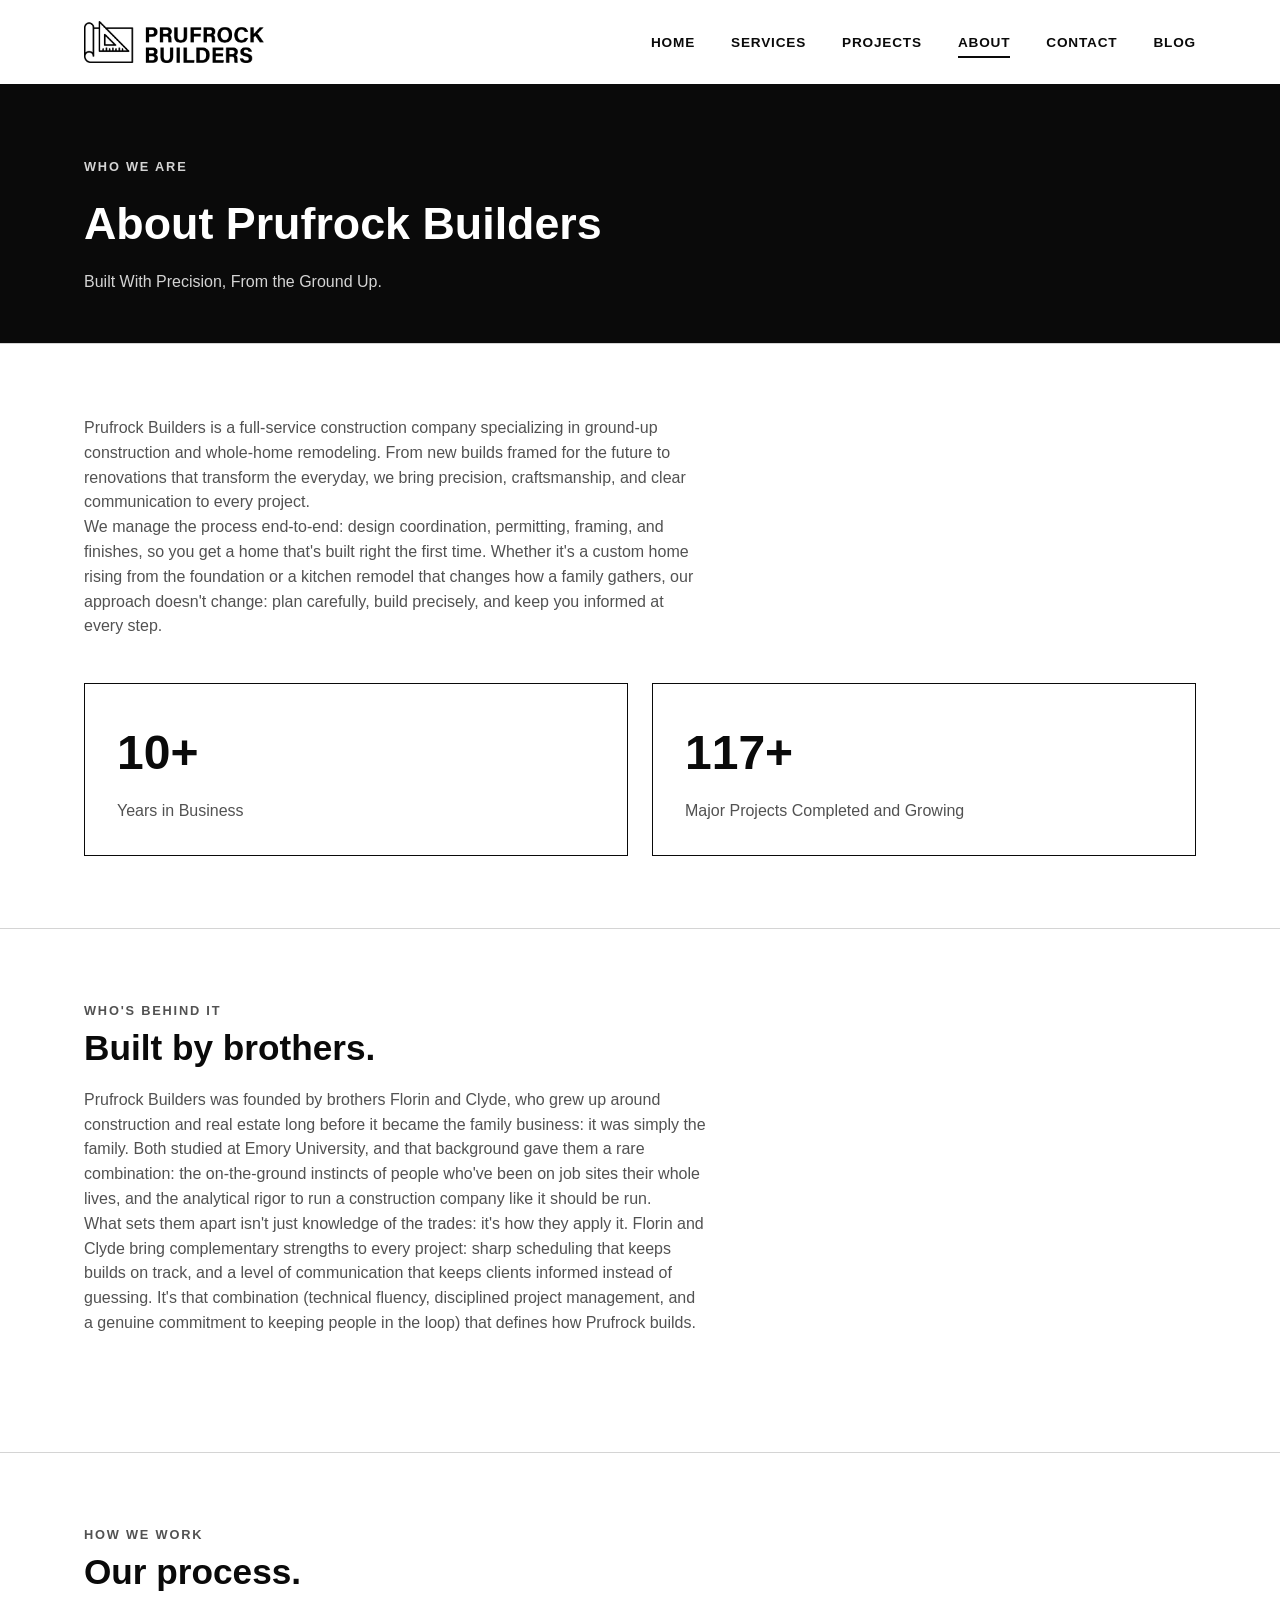
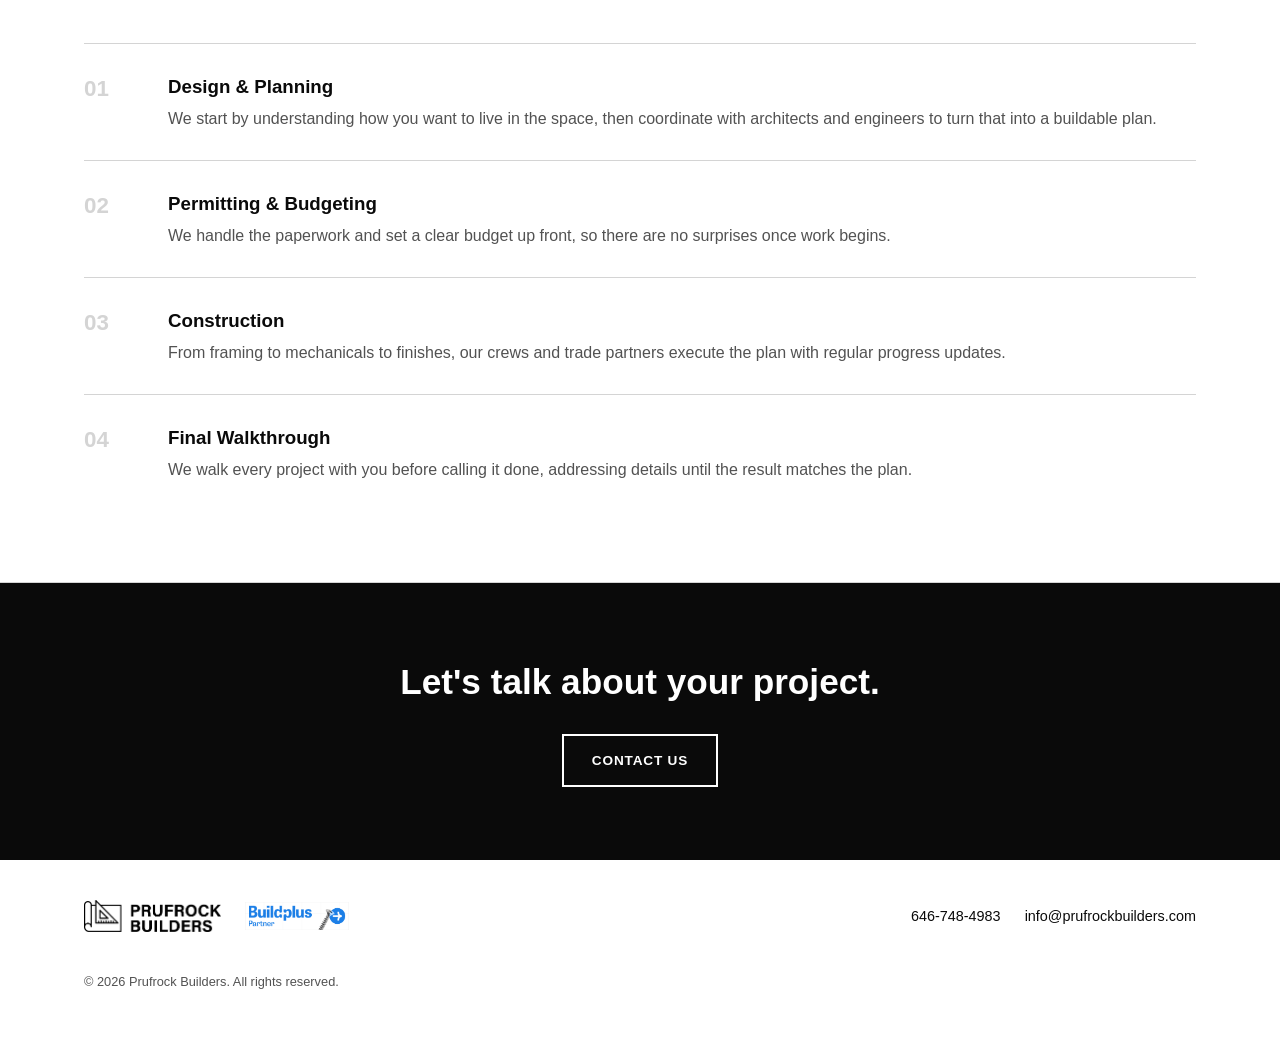
==== commit 139da25c: "Remove second phone number (646-748-0048) site-wide Dropped from all page footers, the Contact page," ====
--- a/about.html
+++ b/about.html
@@ -134,7 +134,6 @@
     </a>
     <ul class="footer-links">
       <li><a href="tel:6467484983">646-748-4983</a></li>
-      <li><a href="tel:6467480048">646-748-0048</a></li>
       <li><a href="mailto:info@prufrockbuilders.com">info@prufrockbuilders.com</a></li>
     </ul>
     <p class="copyright">&copy; 2026 Prufrock Builders. All rights reserved.</p>
